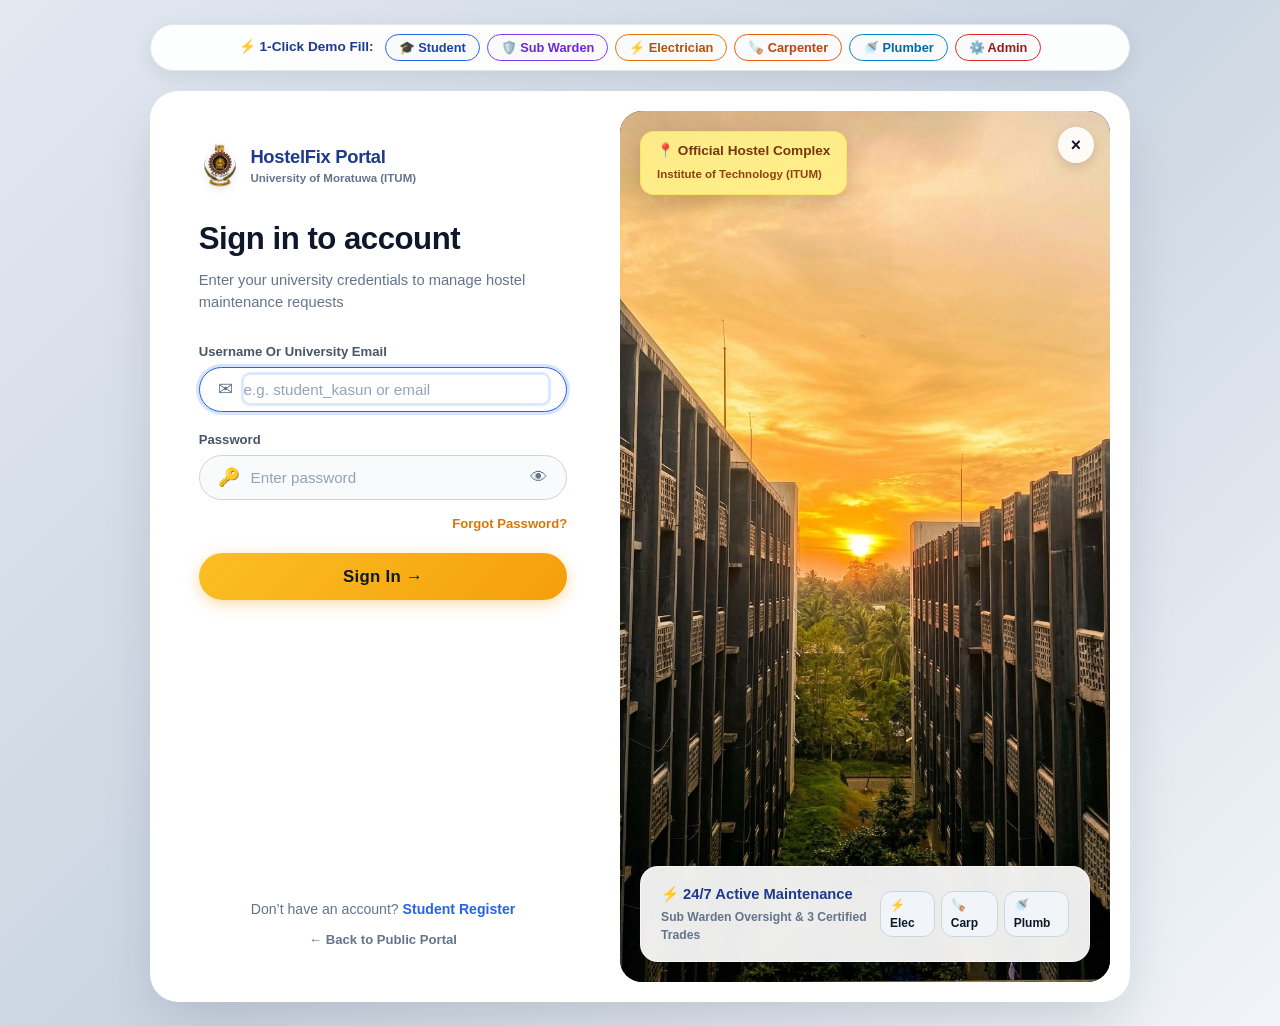
==== frontend/student-dashboard.html @ d2195250 "first commit" ====
<!DOCTYPE html>
<html lang="en">
<head>
    <meta charset="UTF-8">
    <meta name="viewport" content="width=device-width, initial-scale=1.0">
    <title>Student Dashboard - Hostel Maintenance System</title>
    <link rel="stylesheet" href="css/style.css">
</head>
<body>

    <!-- Navbar -->
    <nav class="navbar">
        <a href="student-dashboard.html" class="brand" style="display: flex; align-items: center;">
            <img src="images/uom_logo.png" alt="Logo" style="width: 32px; height: auto; margin-right: 8px;">
            <span>HostelFix | Student Portal</span>
        </a>
        <div style="display: flex; align-items: center; gap: 0.75rem;">
            <div class="user-badge">
                <span id="user-display-name">Loading...</span>
                <span class="role-tag student">Student</span>
            </div>
            <button class="btn btn-secondary btn-sm" onclick="openProfileModal()" style="border-radius: 20px; font-weight: 700; background: #eff6ff; color: #1e40af; border-color: #bfdbfe;">
                👤 Edit Profile
            </button>
            <button class="btn btn-secondary btn-sm" onclick="Api.logout()">Logout</button>
        </div>
    </nav>

    <div class="container">
        <!-- Header -->
        <div class="dashboard-header">
            <div>
                <h1>Student Maintenance Dashboard</h1>
                <p>Report hostel issues, upload photos, and track repair schedules</p>
            </div>
            <button class="btn btn-primary" onclick="scrollToForm()">
                + Submit New Request
            </button>
        </div>

        <!-- Student Statistics -->
        <div class="stats-grid">
            <div class="stat-card">
                <div class="stat-info">
                    <h3 id="stat-total">0</h3>
                    <span>Total Submitted</span>
                </div>
                <div class="stat-icon blue">📝</div>
            </div>
            <div class="stat-card">
                <div class="stat-info">
                    <h3 id="stat-pending">0</h3>
                    <span>Pending / Under Review</span>
                </div>
                <div class="stat-icon yellow">⏳</div>
            </div>
            <div class="stat-card">
                <div class="stat-info">
                    <h3 id="stat-scheduled">0</h3>
                    <span>Assigned &amp; Scheduled</span>
                </div>
                <div class="stat-icon purple">📅</div>
            </div>
            <div class="stat-card">
                <div class="stat-info">
                    <h3 id="stat-completed">0</h3>
                    <span>Completed</span>
                </div>
                <div class="stat-icon green">✅</div>
            </div>
        </div>

        <!-- Form: Submit Maintenance Request -->
        <div class="card" id="request-form-card">
            <div class="card-header">
                <h2>🛠️ Submit New Maintenance Request</h2>
            </div>
            <div class="card-body">
                <div id="form-alert" style="display:none; padding: 0.75rem 1rem; border-radius: var(--radius-sm); margin-bottom: 1rem;"></div>

                <form id="submit-request-form">
                    <div class="form-grid">
                        <div class="form-group">
                            <label for="category">Problem Category *</label>
                            <select id="category" required>
                                <option value="electrical">⚡ Electrical (Fan, Light, Switch, Socket)</option>
                                <option value="carpentry">🪚 Carpentry (Door, Window, Bed, Lock)</option>
                                <option value="plumbing">🚿 Plumbing (Tap, Pipe Leak, Basin, Flush)</option>
                                <option value="furniture">🪑 Furniture &amp; Study Table</option>
                                <option value="masonry">🧱 Masonry / Wall / Tile</option>
                                <option value="other">🔧 Other Repair</option>
                            </select>
                        </div>

                        <div class="form-group">
                            <label for="priority">Priority Level *</label>
                            <select id="priority">
                                <option value="low">🟢 Low (Minor annoyance)</option>
                                <option value="medium" selected>🟡 Medium (Standard issue)</option>
                                <option value="high">🟠 High (Impacting daily living)</option>
                                <option value="emergency">🔴 Emergency (Hazardous spark / Flood)</option>
                            </select>
                        </div>

                        <div class="form-group full-width">
                            <label for="title">Problem Title / Summary *</label>
                            <input type="text" id="title" placeholder="e.g. Ceiling fan rotating slowly and making noise" required>
                        </div>

                        <div class="form-group full-width">
                            <label for="description">Detailed Description of Problem *</label>
                            <textarea id="description" placeholder="Please describe what happened, when it started, and exact room details..." required></textarea>
                        </div>

                        <div class="form-group">
                            <label for="location">Location / Room Number *</label>
                            <input type="text" id="location" placeholder="e.g. Block A, 2nd Floor, Room 204" required>
                        </div>

                        <div class="form-group">
                            <label for="photo">Upload Photo of Damage (Optional)</label>
                            <input type="file" id="photo" accept="image/*" onchange="previewImage(this)">
                            <img id="image-preview" class="image-preview" alt="Preview">
                        </div>
                    </div>

                    <div style="text-align: right; margin-top: 1rem;">
                        <button type="submit" class="btn btn-primary" style="padding: 0.75rem 2rem;">
                            🚀 Submit Request
                        </button>
                    </div>
                </form>
            </div>
        </div>

        <!-- Request Tracking Table -->
        <div class="card">
            <div class="card-header">
                <h2>📋 My Maintenance Requests &amp; Live Status</h2>
            </div>
            <div class="card-body">
                <div class="table-responsive">
                    <table>
                        <thead>
                            <tr>
                                <th>Code</th>
                                <th>Category</th>
                                <th>Problem Title</th>
                                <th>Location</th>
                                <th>Status (Lifecycle)</th>
                                <th>Scheduled Date &amp; Time</th>
                                <th>Assigned Worker</th>
                                <th>Actions</th>
                            </tr>
                        </thead>
                        <tbody id="student-requests-body">
                            <tr><td colspan="8" style="text-align:center; padding: 2rem;">Loading requests...</td></tr>
                        </tbody>
                    </table>
                </div>
            </div>
        </div>
    </div>

    <!-- View Schedule & Details Modal -->
    <div id="details-modal" class="modal-overlay">
        <div class="modal-content">
            <div class="modal-header">
                <h3 id="modal-title">Request Details</h3>
                <button class="modal-close" onclick="closeModal()">&times;</button>
            </div>
            <div class="modal-body" id="modal-body"></div>
            <div class="modal-footer">
                <button class="btn btn-secondary" onclick="closeModal()">Close</button>
            </div>
        </div>
    </div>

    <!-- Edit Student Profile Modal -->
    <div id="profile-modal" class="modal-overlay">
        <div class="modal-content">
            <div class="modal-header" style="background: linear-gradient(135deg, #2563eb, #7c3aed); color: white;">
                <h3 style="margin: 0; color: white;">👤 Edit Student Profile</h3>
                <button class="modal-close" style="color: white;" onclick="closeProfileModal()">&times;</button>
            </div>
            <div class="modal-body">
                <div id="profile-alert" style="display: none; padding: 0.6rem 0.9rem; border-radius: 8px; margin-bottom: 1rem; font-size: 0.88rem; font-weight: 700;"></div>
                <form id="edit-profile-form" onsubmit="saveProfileChanges(event)">
                    <div class="form-group">
                        <label for="prof-fullname">Full Name *</label>
                        <input type="text" id="prof-fullname" class="form-control" required>
                    </div>
                    <div style="display: grid; grid-template-columns: 1fr 1fr; gap: 0.75rem;">
                        <div class="form-group">
                            <label for="prof-email">Email Address *</label>
                            <input type="email" id="prof-email" class="form-control" required>
                        </div>
                        <div class="form-group">
                            <label for="prof-phone">Phone Number *</label>
                            <input type="text" id="prof-phone" class="form-control" required>
                        </div>
                    </div>
                    <div style="display: grid; grid-template-columns: 1fr 1fr; gap: 0.75rem;">
                        <div class="form-group">
                            <label for="prof-block">Hostel Block *</label>
                            <select id="prof-block" class="form-control">
                                <option value="Block A">Block A (Boys)</option>
                                <option value="Block B">Block B (Girls)</option>
                                <option value="Block C">Block C (Postgraduate)</option>
                            </select>
                        </div>
                        <div class="form-group">
                            <label for="prof-room">Room Number *</label>
                            <input type="text" id="prof-room" class="form-control" required>
                        </div>
                    </div>
                    <div class="form-group">
                        <label for="prof-password">Change Password (leave empty to keep current)</label>
                        <input type="password" id="prof-password" class="form-control" placeholder="••••••••">
                    </div>
                    <div style="display: flex; gap: 0.75rem; justify-content: flex-end; margin-top: 1.2rem;">
                        <button type="button" class="btn btn-secondary" onclick="closeProfileModal()">Cancel</button>
                        <button type="submit" class="btn btn-primary" style="background: linear-gradient(135deg, #2563eb, #7c3aed); border: none;">Save Changes</button>
                    </div>
                </form>
            </div>
        </div>
    </div>

    <!-- Star Rating Modal for Completed Requests -->
    <div id="rating-modal" class="modal-overlay">
        <div class="modal-content" style="max-width: 480px; text-align: center;">
            <div class="modal-header" style="background: linear-gradient(135deg, #f59e0b, #d97706); color: white;">
                <h3 style="margin: 0; color: white;">⭐ Rate Maintenance Service</h3>
                <button class="modal-close" style="color: white;" onclick="closeRatingModal()">&times;</button>
            </div>
            <div class="modal-body" style="padding: 1.5rem;">
                <p id="rating-req-info" style="font-weight: 700; color: #1e293b; margin-bottom: 0.5rem;"></p>
                <p style="font-size: 0.88rem; color: #64748b; margin-bottom: 1.2rem;">How satisfied are you with the repair work completed by the hostel maintenance staff?</p>
                
                <!-- 5 Stars Selector -->
                <div id="star-container" style="display: flex; justify-content: center; gap: 0.5rem; font-size: 2.2rem; cursor: pointer; margin-bottom: 1rem;">
                    <span class="star-btn" onclick="selectStar(1)" onmouseover="hoverStar(1)" onmouseout="resetStarHover()">★</span>
                    <span class="star-btn" onclick="selectStar(2)" onmouseover="hoverStar(2)" onmouseout="resetStarHover()">★</span>
                    <span class="star-btn" onclick="selectStar(3)" onmouseover="hoverStar(3)" onmouseout="resetStarHover()">★</span>
                    <span class="star-btn" onclick="selectStar(4)" onmouseover="hoverStar(4)" onmouseout="resetStarHover()">★</span>
                    <span class="star-btn" onclick="selectStar(5)" onmouseover="hoverStar(5)" onmouseout="resetStarHover()">★</span>
                </div>
                <div id="rating-label" style="font-weight: 800; color: #d97706; margin-bottom: 1rem;">5 - Excellent Service</div>

                <div class="form-group" style="text-align: left;">
                    <label for="rating-feedback" style="font-weight: 600; font-size: 0.88rem;">Feedback / Comments (Optional)</label>
                    <textarea id="rating-feedback" class="form-control" rows="3" placeholder="e.g. Technician arrived on time and fixed the switch cleanly. Good job!"></textarea>
                </div>
                
                <div style="display: flex; gap: 0.75rem; justify-content: flex-end; margin-top: 1rem;">
                    <button type="button" class="btn btn-secondary" onclick="closeRatingModal()">Cancel</button>
                    <button type="button" class="btn btn-primary" onclick="submitRating()" style="background: linear-gradient(135deg, #f59e0b, #d97706); border: none; font-weight: 700;">Submit Rating</button>
                </div>
            </div>
        </div>
    </div>

    <script src="js/api.js"></script>
    <script>
        const currentUser = Api.checkAuth(['student']);
        let studentRequests = [];

        if (currentUser) {
            document.getElementById('user-display-name').innerText = currentUser.full_name;
            if (currentUser.room_number) {
                document.getElementById('location').value = `${currentUser.hostel_block || 'Block A'}, ${currentUser.room_number}`;
            }
            loadRequests();
        }

        function scrollToForm() {
            document.getElementById('request-form-card').scrollIntoView({ behavior: 'smooth' });
        }

        function previewImage(input) {
            const preview = document.getElementById('image-preview');
            if (input.files && input.files[0]) {
                const reader = new FileReader();
                reader.onload = function(e) {
                    preview.src = e.target.result;
                    preview.style.display = 'block';
                }
                reader.readAsDataURL(input.files[0]);
            }
        }

        async function loadRequests() {
            studentRequests = await Api.getStudentRequests(currentUser.id);
            renderTable();
            updateStats();
        }

        function updateStats() {
            document.getElementById('stat-total').innerText = studentRequests.length;
            document.getElementById('stat-pending').innerText = studentRequests.filter(r => ['PENDING_REVIEW', 'UNDER_REVIEW'].includes(r.status)).length;
            document.getElementById('stat-scheduled').innerText = studentRequests.filter(r => ['ASSIGNED', 'SCHEDULED'].includes(r.status)).length;
            document.getElementById('stat-completed').innerText = studentRequests.filter(r => r.status === 'COMPLETED').length;
        }

        function renderTable() {
            const tbody = document.getElementById('student-requests-body');
            if (studentRequests.length === 0) {
                tbody.innerHTML = '<tr><td colspan="8" style="text-align:center; padding: 2rem; color: var(--text-muted);">No maintenance requests submitted yet. Use the form above to submit your first request!</td></tr>';
                return;
            }

            tbody.innerHTML = studentRequests.map(r => {
                const badgeClass = `badge-${r.status.toLowerCase()}`;
                const scheduleInfo = r.scheduled_date 
                    ? `<strong style="color: #0e7490;">📅 ${r.scheduled_date}</strong><br><small style="color: var(--text-muted);">${r.scheduled_time || 'Pending slot'}</small>` 
                    : '<span style="color: var(--text-muted);">Awaiting scheduling</span>';
                
                const workerInfo = r.worker_name 
                    ? `<span>${r.worker_name}</span><br><small class="role-tag worker">${r.worker_trade || 'Tech'}</small>` 
                    : '<span style="color: var(--text-muted);">Unassigned</span>';

                let rateAction = '';
                if (r.status === 'COMPLETED') {
                    if (r.rating) {
                        rateAction = `<div style="margin-top:0.35rem;"><span style="background:#fef3c7; color:#b45309; padding:0.15rem 0.55rem; border-radius:12px; font-weight:800; font-size:0.78rem; border:1px solid #fde68a;">⭐ ${r.rating}/5 Rated</span></div>`;
                    } else {
                        rateAction = `<div style="margin-top:0.35rem;"><button class="btn btn-sm" onclick="openRatingModal(${r.id})" style="background: linear-gradient(135deg, #fbbf24, #f59e0b); color: #0f172a; font-weight: 800; border-radius: 20px; padding: 0.2rem 0.65rem; font-size: 0.75rem;">⭐ Rate Service</button></div>`;
                    }
                }

                return `
                    <tr>
                        <td><strong>${r.request_code}</strong></td>
                        <td style="text-transform: capitalize;">${r.category}</td>
                        <td>
                            <strong>${r.title}</strong>
                            <div style="font-size:0.8rem; color: var(--text-muted);">${r.description.substring(0, 45)}...</div>
                        </td>
                        <td>${r.location}</td>
                        <td>
                            <span class="badge ${badgeClass}">${r.status.replace('_', ' ')}</span>
                            ${rateAction}
                        </td>
                        <td>${scheduleInfo}</td>
                        <td>${workerInfo}</td>
                        <td>
                            <button class="btn btn-secondary btn-sm" onclick="viewDetails(${r.id})">🔍 Details</button>
                        </td>
                    </tr>
                `;
            }).join('');
        }

        function viewDetails(reqId) {
            const req = studentRequests.find(r => r.id === reqId);
            if (!req) return;

            const modal = document.getElementById('details-modal');
            const body = document.getElementById('modal-body');
            document.getElementById('modal-title').innerText = `${req.request_code} - ${req.title}`;

            let scheduleNotice = '';
            if (req.status === 'SCHEDULED') {
                scheduleNotice = `
                    <div style="background: #ecfeff; border: 1px solid #a5f3fc; padding: 1rem; border-radius: var(--radius-sm); margin-bottom: 1rem;">
                        <h4 style="color: #0e7490; margin-bottom: 0.25rem;">📅 Repair Appointment Scheduled</h4>
                        <p style="font-size: 0.9rem;">The Sub Warden and Technician have booked your repair for:</p>
                        <p style="font-size: 1.1rem; font-weight: 700; color: #155e75; margin: 0.25rem 0;">Date: ${req.scheduled_date} | Time: ${req.scheduled_time}</p>
                        <p style="font-size: 0.85rem; color: var(--text-muted);">Assigned Technician: ${req.worker_name || 'Hostel Maintenance Staff'}</p>
                        ${req.worker_notes ? `<p style="font-size: 0.85rem; margin-top: 0.3rem;"><em>Technician Note: ${req.worker_notes}</em></p>` : ''}
                    </div>
                `;
            } else if (req.status === 'REJECTED') {
                scheduleNotice = `
                    <div style="background: var(--danger-light); border: 1px solid #fca5a5; padding: 1rem; border-radius: var(--radius-sm); margin-bottom: 1rem; color: #991b1b;">
                        <h4 style="margin-bottom: 0.25rem;">❌ Request Rejected by Sub Warden</h4>
                        <p style="font-size: 0.9rem;"><strong>Reason:</strong> ${req.rejection_reason || 'Does not comply with hostel maintenance policy.'}</p>
                    </div>
                `;
            }

            body.innerHTML = `
                ${scheduleNotice}
                <div style="margin-bottom: 1rem;">
                    <strong>Location:</strong> ${req.location}<br>
                    <strong>Priority:</strong> <span style="text-transform: capitalize;">${req.priority}</span><br>
                    <strong>Submitted:</strong> ${req.created_at || 'Recently'}<br>
                    <strong>Status:</strong> <span class="badge badge-${req.status.toLowerCase()}">${req.status}</span>
                </div>
                <div style="margin-bottom: 1rem;">
                    <strong>Description:</strong>
                    <p style="background: #f8fafc; padding: 0.75rem; border-radius: var(--radius-sm); margin-top: 0.3rem; font-size: 0.9rem;">${req.description}</p>
                </div>
                ${req.photo_path ? `
                    <div>
                        <strong>Attached Problem Photo:</strong><br>
                        <img src="${req.photo_path}" style="max-width: 100%; max-height: 220px; border-radius: var(--radius-sm); margin-top: 0.5rem; border: 1px solid var(--border);" alt="Damage photo">
                    </div>
                ` : '<p style="color: var(--text-muted); font-size: 0.85rem;">No photo attached.</p>'}
            `;
            modal.style.display = 'flex';
        }

        function closeModal() {
            document.getElementById('details-modal').style.display = 'none';
        }

        // Form submission handler
        document.getElementById('submit-request-form').addEventListener('submit', async function(e) {
            e.preventDefault();
            const alertBox = document.getElementById('form-alert');
            const preview = document.getElementById('image-preview');

            const payload = {
                student_id: currentUser.id,
                student_name: currentUser.full_name,
                category: document.getElementById('category').value,
                priority: document.getElementById('priority').value,
                title: document.getElementById('title').value.trim(),
                description: document.getElementById('description').value.trim(),
                location: document.getElementById('location').value.trim(),
                photo_preview: preview.src || null
            };

            const res = await Api.submitRequest(payload);
            if (res.success) {
                alertBox.style.display = 'block';
                alertBox.style.background = 'var(--success-light)';
                alertBox.style.color = '#065f46';
                alertBox.innerText = '✅ Maintenance request submitted successfully! Status is now PENDING_REVIEW.';
                document.getElementById('submit-request-form').reset();
                preview.style.display = 'none';
                loadRequests();
                setTimeout(() => alertBox.style.display = 'none', 4000);
            }
        });

        // ---------------------------------------------------------
        // Profile Modal Logic
        // ---------------------------------------------------------
        function openProfileModal() {
            const user = Api.getCurrentUser();
            if (!user) return;
            document.getElementById('prof-fullname').value = user.full_name || '';
            document.getElementById('prof-email').value = user.email || '';
            document.getElementById('prof-phone').value = user.phone || '';
            document.getElementById('prof-block').value = user.hostel_block || 'Block A';
            document.getElementById('prof-room').value = user.room_number || '';
            document.getElementById('prof-password').value = '';
            document.getElementById('profile-alert').style.display = 'none';
            document.getElementById('profile-modal').style.display = 'flex';
        }

        function closeProfileModal() {
            document.getElementById('profile-modal').style.display = 'none';
        }

        async function saveProfileChanges(e) {
            e.preventDefault();
            const user = Api.getCurrentUser();
            if (!user) return;

            const data = {
                fullName: document.getElementById('prof-fullname').value.trim(),
                email: document.getElementById('prof-email').value.trim(),
                phone: document.getElementById('prof-phone').value.trim(),
                hostelBlock: document.getElementById('prof-block').value,
                roomNumber: document.getElementById('prof-room').value.trim(),
                password: document.getElementById('prof-password').value.trim()
            };

            const res = await Api.updateProfile(user.id, data);
            const alertBox = document.getElementById('profile-alert');
            if (res && res.success) {
                alertBox.style.display = 'block';
                alertBox.style.background = '#ecfdf5';
                alertBox.style.color = '#065f46';
                alertBox.innerText = '✅ Profile updated successfully!';
                
                // Refresh on-screen elements
                document.getElementById('user-display-name').innerText = res.user.full_name;
                document.getElementById('location').value = `${res.user.hostel_block || 'Block A'}, ${res.user.room_number}`;
                
                setTimeout(() => closeProfileModal(), 900);
            } else {
                alertBox.style.display = 'block';
                alertBox.style.background = '#fef2f2';
                alertBox.style.color = '#991b1b';
                alertBox.innerText = res.message || 'Profile update failed.';
            }
        }

        // ---------------------------------------------------------
        // Star Rating Modal Functions (Requirement 5)
        // ---------------------------------------------------------
        let activeRatingReqId = null;
        let selectedStars = 5;
        const ratingLabels = {
            1: '1 - Poor Service',
            2: '2 - Fair',
            3: '3 - Good',
            4: '4 - Very Good',
            5: '5 - Excellent Service'
        };

        function openRatingModal(reqId) {
            const req = studentRequests.find(r => r.id === reqId);
            if (!req) return;
            activeRatingReqId = reqId;
            selectedStars = 5;
            document.getElementById('rating-req-info').innerText = `${req.request_code}: ${req.title} (${req.worker_name || 'Staff'})`;
            document.getElementById('rating-feedback').value = '';
            updateStarDisplay(5);
            document.getElementById('rating-modal').style.display = 'flex';
        }

        function closeRatingModal() {
            document.getElementById('rating-modal').style.display = 'none';
            activeRatingReqId = null;
        }

        function selectStar(count) {
            selectedStars = count;
            updateStarDisplay(count);
        }

        function hoverStar(count) {
            updateStarDisplay(count);
        }

        function resetStarHover() {
            updateStarDisplay(selectedStars);
        }

        function updateStarDisplay(count) {
            const stars = document.querySelectorAll('#star-container .star-btn');
            stars.forEach((s, idx) => {
                if (idx < count) {
                    s.style.color = '#f59e0b';
                } else {
                    s.style.color = '#cbd5e1';
                }
            });
            document.getElementById('rating-label').innerText = ratingLabels[count] || `${count} Stars`;
        }

        async function submitRating() {
            if (!activeRatingReqId) return;
            const feedback = document.getElementById('rating-feedback').value.trim();
            const res = await Api.rateRequest(activeRatingReqId, selectedStars, feedback);
            if (res && res.success) {
                closeRatingModal();
                await loadRequests();
                alert(`⭐ Thank you! Your rating of ${selectedStars} stars has been recorded and submitted to the staff.`);
            } else {
                alert(res.message || 'Failed to submit rating.');
            }
        }
    </script>
</body>
</html>
---- frontend/css/style.css ----
/* ==========================================================================
   Hostel Maintenance Request Management System - Master Stylesheet
   Modern, Clean, Responsive Design (Supports Desktop, Tablet & Mobile)
   ========================================================================== */

:root {
    --primary: #2563eb;
    --primary-dark: #1d4ed8;
    --primary-light: #dbeafe;
    --secondary: #64748b;
    --accent: #0ea5e9;
    --success: #10b981;
    --success-light: #d1fae5;
    --warning: #f59e0b;
    --warning-light: #fef3c7;
    --danger: #ef4444;
    --danger-light: #fee2e2;
    --purple: #8b5cf6;
    --purple-light: #ede9fe;
    
    --bg-main: #f8fafc;
    --bg-card: #ffffff;
    --text-main: #0f172a;
    --text-muted: #64748b;
    --border: #e2e8f0;
    --shadow: 0 4px 6px -1px rgb(0 0 0 / 0.1), 0 2px 4px -2px rgb(0 0 0 / 0.1);
    --shadow-lg: 0 10px 15px -3px rgb(0 0 0 / 0.1), 0 4px 6px -4px rgb(0 0 0 / 0.1);
    --radius: 10px;
    --radius-sm: 6px;
    --transition: all 0.2s ease-in-out;
}

* {
    margin: 0;
    padding: 0;
    box-sizing: border-box;
    font-family: 'Segoe UI', -apple-system, BlinkMacSystemFont, Roboto, sans-serif;
}

body {
    background-color: var(--bg-main);
    color: var(--text-main);
    line-height: 1.5;
    min-height: 100vh;
    display: flex;
    flex-direction: column;
}

/* -------------------------------------------------------------
   Navigation Bar
   ------------------------------------------------------------- */
.navbar {
    background: #ffffff;
    border-bottom: 1px solid var(--border);
    padding: 0.85rem 2rem;
    display: flex;
    justify-content: space-between;
    align-items: center;
    position: sticky;
    top: 0;
    z-index: 100;
    box-shadow: 0 1px 3px rgba(0,0,0,0.05);
}

.brand {
    display: flex;
    align-items: center;
    gap: 0.75rem;
    text-decoration: none;
    color: var(--text-main);
    font-weight: 700;
    font-size: 1.25rem;
}

.brand-icon {
    width: 36px;
    height: 36px;
    background: linear-gradient(135deg, var(--primary), var(--accent));
    color: white;
    display: flex;
    align-items: center;
    justify-content: center;
    border-radius: var(--radius-sm);
    font-size: 1.2rem;
}

.nav-links {
    display: flex;
    align-items: center;
    gap: 1.2rem;
    list-style: none;
}

.nav-links a {
    text-decoration: none;
    color: var(--text-muted);
    font-weight: 500;
    font-size: 0.95rem;
    transition: var(--transition);
}

.nav-links a:hover, .nav-links a.active {
    color: var(--primary);
}

.user-badge {
    display: flex;
    align-items: center;
    gap: 0.6rem;
    padding: 0.35rem 0.8rem;
    background: var(--bg-main);
    border: 1px solid var(--border);
    border-radius: 20px;
    font-size: 0.85rem;
}

.role-tag {
    padding: 0.15rem 0.5rem;
    border-radius: 12px;
    font-size: 0.75rem;
    font-weight: 600;
    text-transform: uppercase;
}

.role-tag.student { background: var(--primary-light); color: var(--primary-dark); }
.role-tag.warden { background: var(--purple-light); color: var(--purple); }
.role-tag.worker { background: var(--warning-light); color: #b45309; }
.role-tag.admin { background: #fee2e2; color: #991b1b; }
.role-tag.guest { background: #f1f5f9; color: #475569; }

/* -------------------------------------------------------------
   Container & Grid Layout
   ------------------------------------------------------------- */
.container {
    max-width: 1240px;
    margin: 2rem auto;
    padding: 0 1.5rem;
    flex: 1;
    width: 100%;
}

.dashboard-header {
    margin-bottom: 2rem;
    display: flex;
    justify-content: space-between;
    align-items: center;
    flex-wrap: wrap;
    gap: 1rem;
}

.dashboard-header h1 {
    font-size: 1.75rem;
    font-weight: 700;
    color: var(--text-main);
}

.dashboard-header p {
    color: var(--text-muted);
    font-size: 0.95rem;
}

/* -------------------------------------------------------------
   Statistic Cards
   ------------------------------------------------------------- */
.stats-grid {
    display: grid;
    grid-template-columns: repeat(auto-fit, minmax(220px, 1fr));
    gap: 1.25rem;
    margin-bottom: 2rem;
}

.stat-card {
    background: var(--bg-card);
    padding: 1.25rem 1.5rem;
    border-radius: var(--radius);
    border: 1px solid var(--border);
    box-shadow: var(--shadow);
    display: flex;
    align-items: center;
    justify-content: space-between;
}

.stat-info h3 {
    font-size: 1.75rem;
    font-weight: 700;
    margin-bottom: 0.25rem;
}

.stat-info span {
    color: var(--text-muted);
    font-size: 0.85rem;
    font-weight: 500;
}

.stat-icon {
    width: 48px;
    height: 48px;
    border-radius: 50%;
    display: flex;
    align-items: center;
    justify-content: center;
    font-size: 1.4rem;
}

.stat-icon.blue { background: var(--primary-light); color: var(--primary); }
.stat-icon.yellow { background: var(--warning-light); color: var(--warning); }
.stat-icon.green { background: var(--success-light); color: var(--success); }
.stat-icon.purple { background: var(--purple-light); color: var(--purple); }

/* -------------------------------------------------------------
   Card & Panel Components
   ------------------------------------------------------------- */
.card {
    background: var(--bg-card);
    border: 1px solid var(--border);
    border-radius: var(--radius);
    box-shadow: var(--shadow);
    margin-bottom: 2rem;
    overflow: hidden;
}

.card-header {
    padding: 1.25rem 1.5rem;
    border-bottom: 1px solid var(--border);
    display: flex;
    justify-content: space-between;
    align-items: center;
    background: #fafafa;
}

.card-header h2 {
    font-size: 1.2rem;
    font-weight: 600;
}

.card-body {
    padding: 1.5rem;
}

/* -------------------------------------------------------------
   Form Styles
   ------------------------------------------------------------- */
.form-grid {
    display: grid;
    grid-template-columns: repeat(auto-fit, minmax(280px, 1fr));
    gap: 1.25rem;
}

.form-group {
    margin-bottom: 1.25rem;
}

.form-group.full-width {
    grid-column: 1 / -1;
}

label {
    display: block;
    margin-bottom: 0.4rem;
    font-size: 0.875rem;
    font-weight: 600;
    color: var(--text-main);
}

input[type="text"],
input[type="email"],
input[type="password"],
input[type="date"],
input[type="time"],
select,
textarea {
    width: 100%;
    padding: 0.65rem 0.9rem;
    border: 1px solid var(--border);
    border-radius: var(--radius-sm);
    font-size: 0.95rem;
    color: var(--text-main);
    background: #ffffff;
    transition: var(--transition);
}

input:focus, select:focus, textarea:focus {
    outline: none;
    border-color: var(--primary);
    box-shadow: 0 0 0 3px var(--primary-light);
}

textarea {
    resize: vertical;
    min-height: 100px;
}

.file-upload-box {
    border: 2px dashed var(--border);
    border-radius: var(--radius);
    padding: 1.5rem;
    text-align: center;
    background: #fafafa;
    cursor: pointer;
    transition: var(--transition);
}

.file-upload-box:hover {
    border-color: var(--primary);
    background: #f0f7ff;
}

.image-preview {
    max-width: 180px;
    max-height: 140px;
    margin-top: 0.75rem;
    border-radius: var(--radius-sm);
    border: 1px solid var(--border);
    display: none;
    object-fit: cover;
}

/* -------------------------------------------------------------
   Buttons
   ------------------------------------------------------------- */
.btn {
    display: inline-flex;
    align-items: center;
    justify-content: center;
    gap: 0.5rem;
    padding: 0.6rem 1.25rem;
    border-radius: var(--radius-sm);
    font-size: 0.9rem;
    font-weight: 600;
    cursor: pointer;
    border: none;
    transition: var(--transition);
    text-decoration: none;
}

.btn-primary {
    background: var(--primary);
    color: white;
}
.btn-primary:hover {
    background: var(--primary-dark);
}

.btn-secondary {
    background: #f1f5f9;
    color: var(--text-main);
    border: 1px solid var(--border);
}
.btn-secondary:hover {
    background: #e2e8f0;
}

.btn-success {
    background: var(--success);
    color: white;
}
.btn-success:hover {
    background: #059669;
}

.btn-danger {
    background: var(--danger);
    color: white;
}
.btn-danger:hover {
    background: #dc2626;
}

.btn-sm {
    padding: 0.35rem 0.75rem;
    font-size: 0.8rem;
}

/* -------------------------------------------------------------
   Status Badges (Mapping State Machine Diagram)
   ------------------------------------------------------------- */
.badge {
    display: inline-block;
    padding: 0.25rem 0.65rem;
    border-radius: 20px;
    font-size: 0.75rem;
    font-weight: 700;
    text-transform: uppercase;
    letter-spacing: 0.5px;
}

.badge-pending_review { background: var(--warning-light); color: #b45309; }
.badge-under_review   { background: var(--primary-light); color: var(--primary-dark); }
.badge-assigned       { background: var(--purple-light); color: var(--purple); }
.badge-scheduled      { background: #cffafe; color: #0e7490; }
.badge-in_progress    { background: #ffedd5; color: #c2410c; }
.badge-completed      { background: var(--success-light); color: #047857; }
.badge-rejected       { background: var(--danger-light); color: #b91c1c; }

/* -------------------------------------------------------------
   Table Styles
   ------------------------------------------------------------- */
.table-responsive {
    overflow-x: auto;
}

table {
    width: 100%;
    border-collapse: collapse;
    text-align: left;
    font-size: 0.9rem;
}

th {
    background: #f8fafc;
    padding: 0.85rem 1rem;
    font-weight: 600;
    color: var(--text-muted);
    border-bottom: 1px solid var(--border);
}

td {
    padding: 1rem;
    border-bottom: 1px solid var(--border);
    vertical-align: middle;
}

tr:hover td {
    background-color: #f8fafc;
}

/* -------------------------------------------------------------
   Modal Dialog
   ------------------------------------------------------------- */
.modal-overlay {
    position: fixed;
    top: 0;
    left: 0;
    width: 100%;
    height: 100%;
    background: rgba(15, 23, 42, 0.65);
    display: none;
    align-items: center;
    justify-content: center;
    z-index: 1000;
    padding: 1.5rem 1rem;
    overflow-y: auto;
    box-sizing: border-box;
}

.modal-content {
    background: white;
    width: 100%;
    max-width: 580px;
    max-height: calc(100vh - 3rem);
    border-radius: 16px;
    box-shadow: 0 25px 50px -12px rgba(0, 0, 0, 0.25);
    display: flex;
    flex-direction: column;
    overflow: hidden;
    animation: modalIn 0.2s ease-out;
    margin: auto;
}

@keyframes modalIn {
    from { transform: translateY(20px); opacity: 0; }
    to { transform: translateY(0); opacity: 1; }
}

.modal-header {
    padding: 1.25rem 1.5rem;
    border-bottom: 1px solid var(--border);
    display: flex;
    justify-content: space-between;
    align-items: center;
    flex-shrink: 0;
}

.modal-header h3 {
    font-size: 1.15rem;
    font-weight: 700;
}

.modal-close {
    background: none;
    border: none;
    font-size: 1.5rem;
    cursor: pointer;
    color: var(--text-muted);
    line-height: 1;
}

.modal-body {
    padding: 1.5rem;
    overflow-y: auto;
    flex: 1 1 auto;
    -webkit-overflow-scrolling: touch;
}

.modal-footer {
    padding: 1rem 1.5rem;
    border-top: 1px solid var(--border);
    display: flex;
    justify-content: flex-end;
    gap: 0.75rem;
    background: #f8fafc;
    flex-shrink: 0;
}

/* -------------------------------------------------------------
   Quick Fill Demo Bar (For Examiners & Easy Viva Testing)
   ------------------------------------------------------------- */
.demo-bar {
    background: #e0e7ff;
    border: 1px dashed #6366f1;
    border-radius: var(--radius);
    padding: 0.85rem 1.25rem;
    margin-bottom: 1.5rem;
    display: flex;
    align-items: center;
    gap: 0.75rem;
    flex-wrap: wrap;
    font-size: 0.85rem;
}

.demo-bar span {
    font-weight: 700;
    color: #4338ca;
}

.demo-btn {
    background: white;
    border: 1px solid #c7d2fe;
    padding: 0.35rem 0.75rem;
    border-radius: var(--radius-sm);
    font-size: 0.8rem;
    font-weight: 600;
    color: #3730a3;
    cursor: pointer;
    transition: var(--transition);
}

.demo-btn:hover {
    background: #4f46e5;
    color: white;
}

/* -------------------------------------------------------------
   Footer
   ------------------------------------------------------------- */
footer {
    background: white;
    border-top: 1px solid var(--border);
    padding: 1.5rem 2rem;
    text-align: center;
    font-size: 0.85rem;
    color: var(--text-muted);
    margin-top: auto;
}
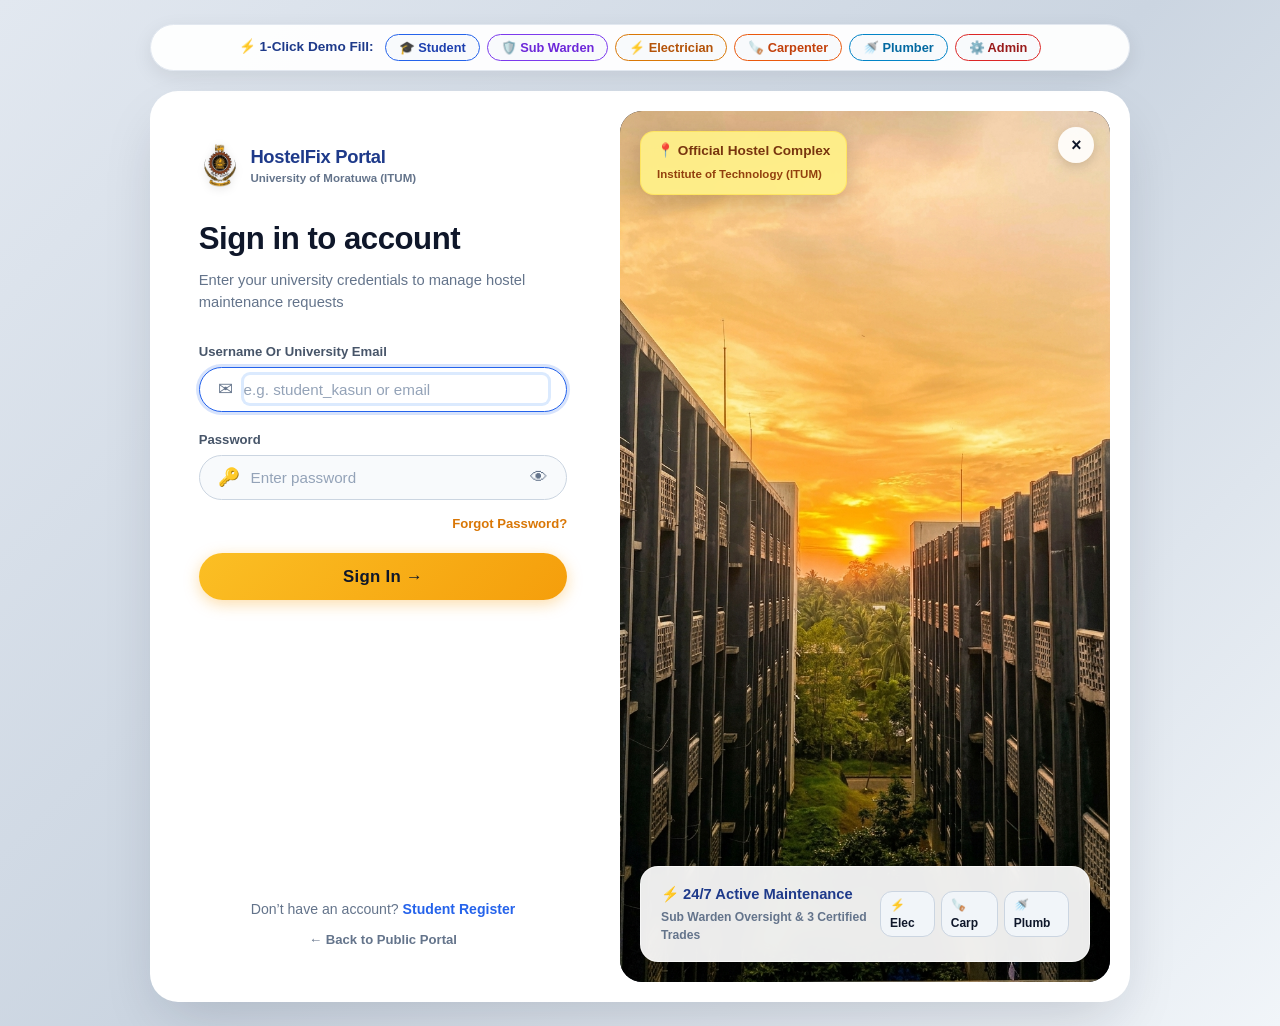
==== commit bc3d9ceb: "Code change" ====
--- a/frontend/student-dashboard.html
+++ b/frontend/student-dashboard.html
@@ -204,9 +204,14 @@
                         <div class="form-group">
                             <label for="prof-block">Hostel Block *</label>
                             <select id="prof-block" class="form-control">
-                                <option value="Block A">Block A (Boys)</option>
-                                <option value="Block B">Block B (Girls)</option>
-                                <option value="Block C">Block C (Postgraduate)</option>
+                        <option value="Block A">Block A </option>
+                        <option value="Block B">Block B </option>
+                        <option value="Block C">Block C </option>
+                        <option value="Block D">Block D </option>
+                        <option value="Block E">Block E </option>
+                        <option value="Block F">Block F </option>
+                        <option value="Block G">Block G </option>
+                        <option value="Block H">Block H </option>
                             </select>
                         </div>
                         <div class="form-group">
